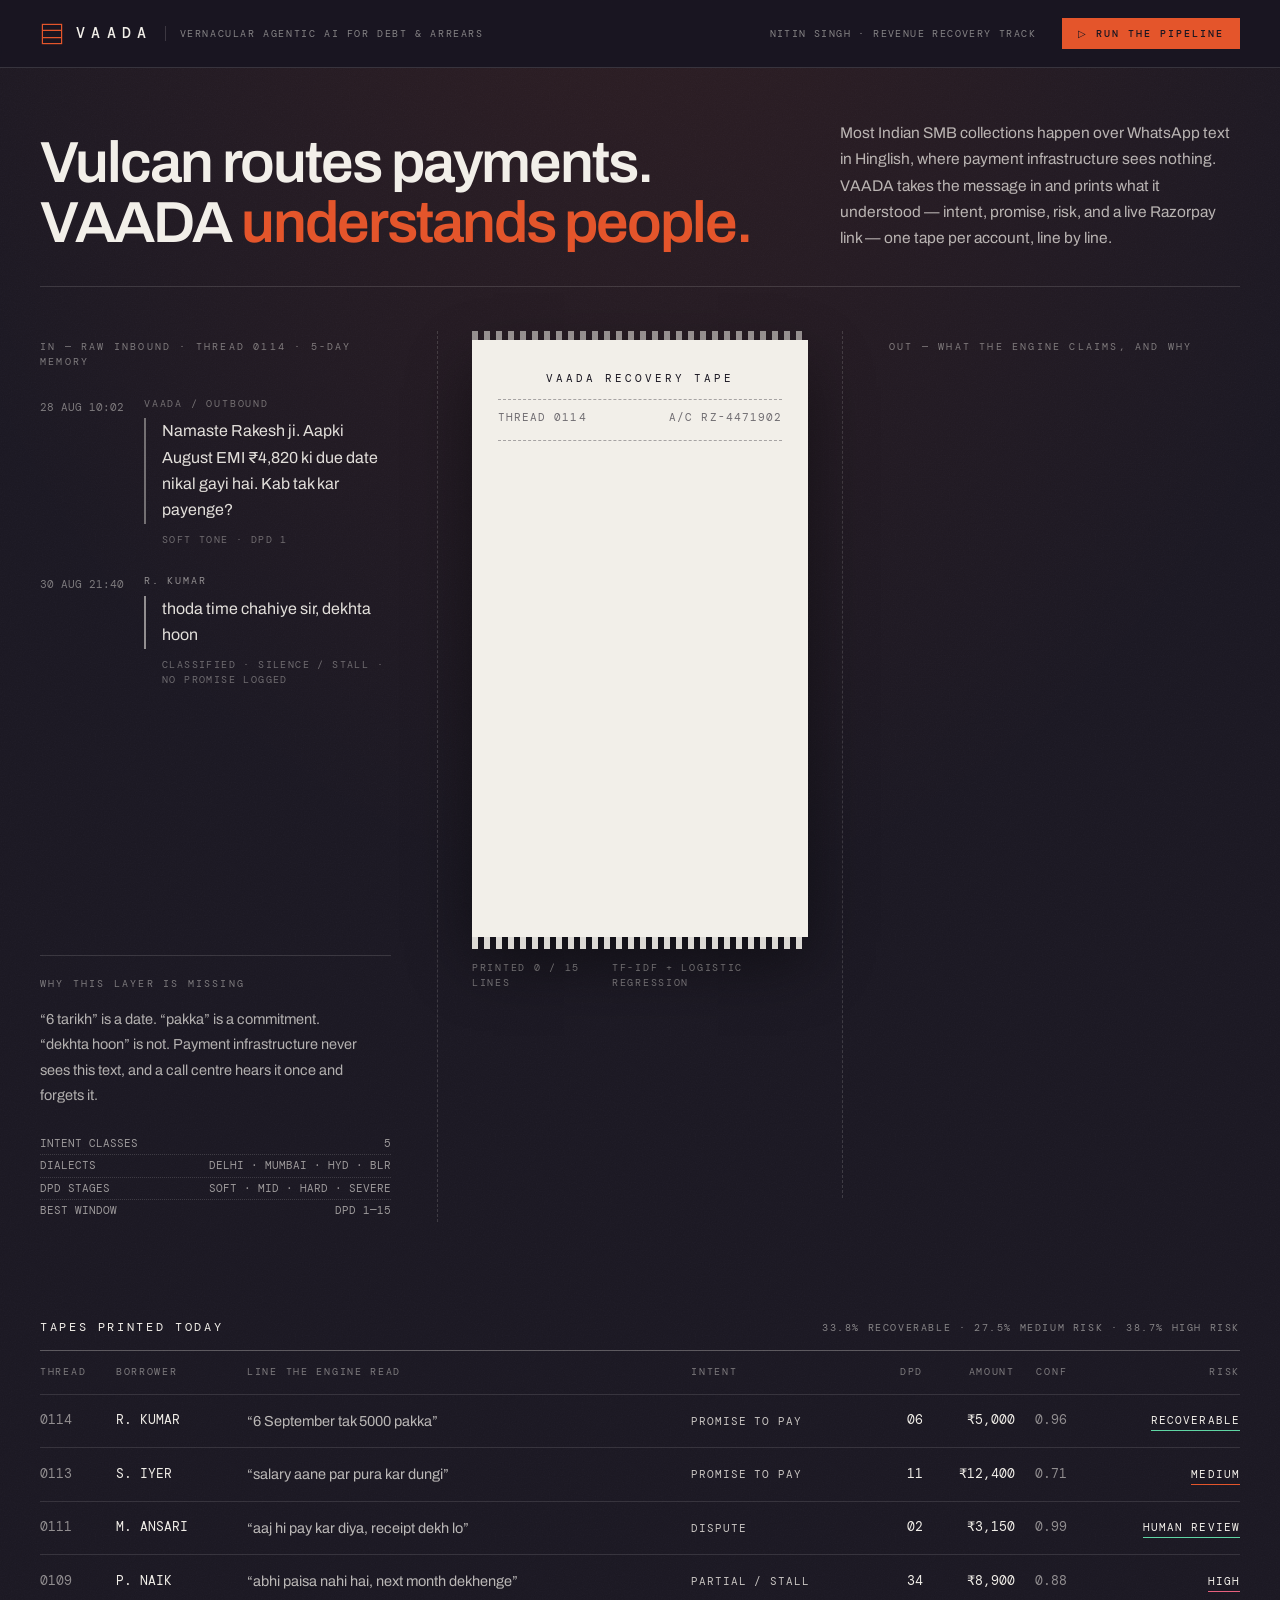
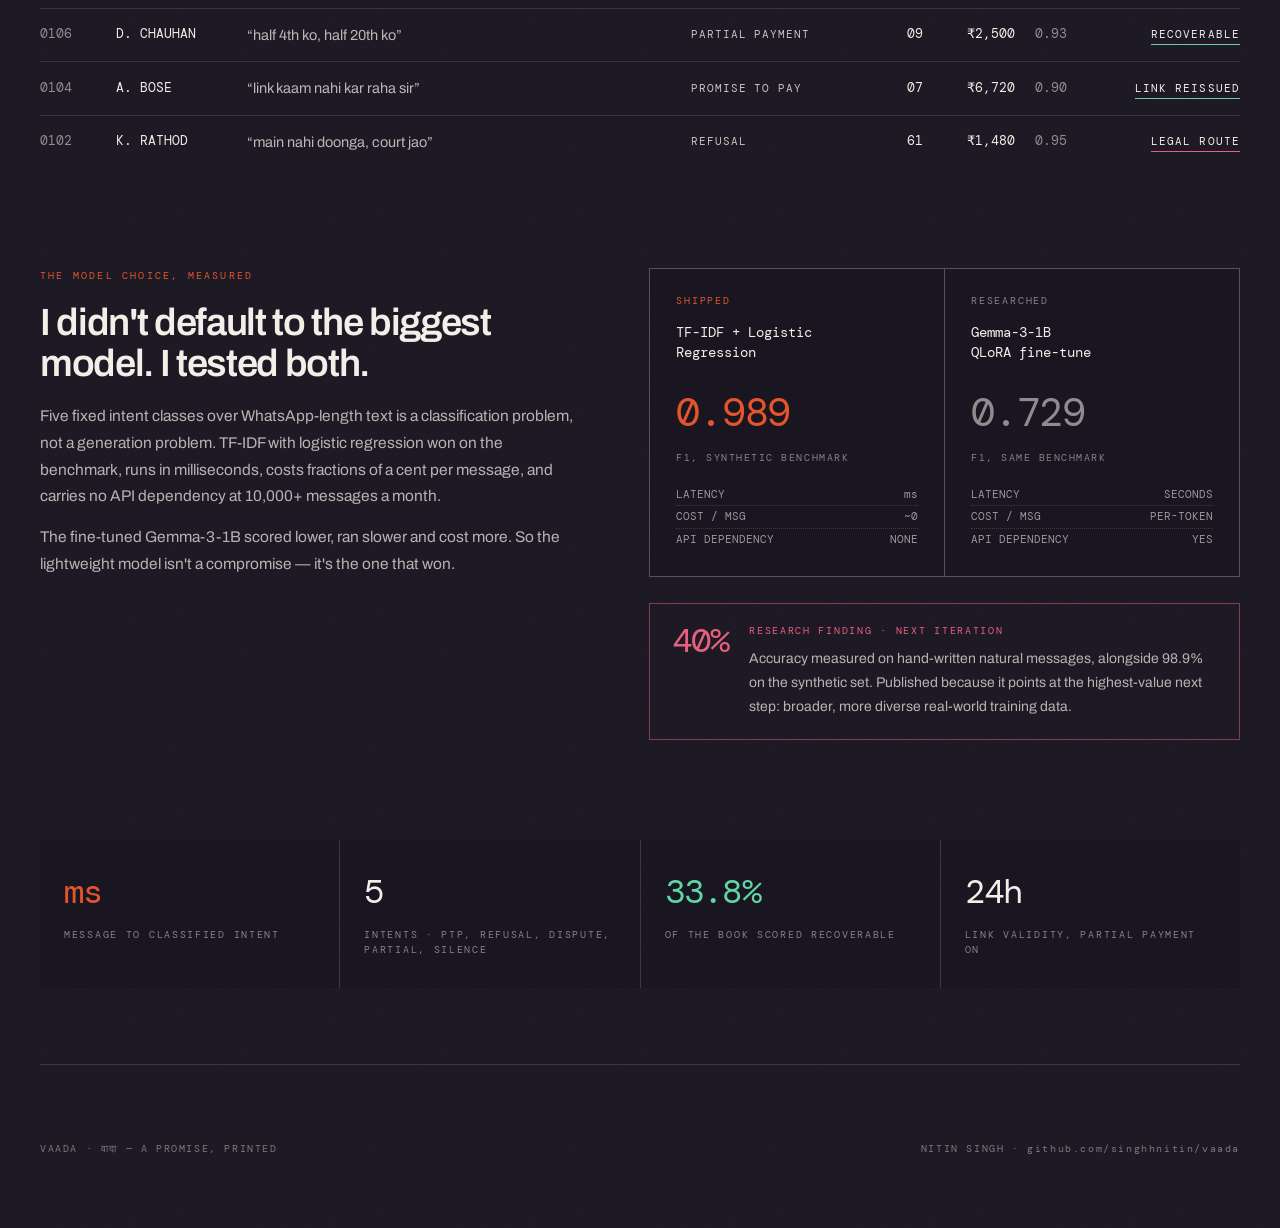
==== docs/index.html @ 1720ab3b "VAADA: add static pitch page for GitHub Pages" ====
<!DOCTYPE html>
<html lang="en">
<head>
<meta charset="utf-8">
<meta name="viewport" content="width=device-width, initial-scale=1">
<title>VAADA — Vernacular Agentic AI for Debt &amp; Arrears</title>
<link rel="preconnect" href="https://fonts.gstatic.com" crossorigin>
<link href="https://fonts.googleapis.com/css2?family=Archivo:wght@400;500;600;700&family=DM+Mono:wght@400;500&display=swap" rel="stylesheet">
<link rel="stylesheet" href="styles.css">
</head>
<body>

<nav class="nav">
  <div class="brand">
    <svg viewBox="0 0 40 40" width="24" height="24"><g fill="none" stroke="#E4552B" stroke-width="2"><rect x="4" y="4" width="32" height="32"/><path d="M4 14h32M4 26h32"/></g></svg>
    <span class="brand-word">VAADA</span>
    <span class="brand-sub">VERNACULAR AGENTIC AI FOR DEBT &amp; ARREARS</span>
  </div>
  <div class="nav-meta">NITIN SINGH · REVENUE RECOVERY TRACK</div>
  <button class="run" id="run" type="button">▷ RUN THE PIPELINE</button>
</nav>

<div class="wrap">
  <header class="hero">
    <h1>Vulcan routes payments.<br>VAADA <span>understands people.</span></h1>
    <p>Most Indian SMB collections happen over WhatsApp text in Hinglish, where payment infrastructure sees nothing. VAADA takes the message in and prints what it understood — intent, promise, risk, and a live Razorpay link — one tape per account, line by line.</p>
  </header>
</div>

<div class="wrap stage">
  <section class="col-in">
    <div class="kicker" style="margin-bottom:26px">IN — RAW INBOUND · THREAD 0114 · 5-DAY MEMORY</div>
    <div id="thread"></div>
    <div class="feeding" id="feeding">
      <svg viewBox="0 0 24 24" width="14" height="14"><g fill="none" stroke="#E4552B" stroke-width="1.5"><circle cx="12" cy="12" r="9"/><path d="M12 3v4"/></g></svg>
      <span>TAPE FEEDING</span>
    </div>
    <div class="note-block">
      <div class="kicker" style="margin-bottom:16px">WHY THIS LAYER IS MISSING</div>
      <p>“6 tarikh” is a date. “pakka” is a commitment. “dekhta hoon” is not. Payment infrastructure never sees this text, and a call centre hears it once and forgets it.</p>
      <div class="kv">
        <div><span>INTENT CLASSES</span><span>5</span></div>
        <div><span>DIALECTS</span><span>DELHI · MUMBAI · HYD · BLR</span></div>
        <div><span>DPD STAGES</span><span>SOFT · MID · HARD · SEVERE</span></div>
        <div><span>BEST WINDOW</span><span>DPD 1—15</span></div>
      </div>
    </div>
  </section>

  <section class="tape-col">
    <div class="perf" style="position:absolute;left:34px;right:34px;top:0"></div>
    <div class="tape">
      <div class="tape-title">VAADA RECOVERY TAPE</div>
      <div class="tape-folio"><span>THREAD 0114</span><span>A/C RZ-4471902</span></div>
      <div class="tape-body"><div id="tape"></div><div class="caret" id="caret" hidden>█</div></div>
      <div class="stub" id="stub">
        <div class="stub-label">RAZORPAY PAYMENT LINK · CREATED</div>
        <div style="margin-top:8px"><a href="#stub">rzp.io/rzp/VD4471902</a></div>
        <div class="barcode" id="barcode"></div>
        <div class="stub-fine">PARTIAL PAYMENT ENABLED · EXPIRES 24H · SENT TO THE SAME THREAD</div>
        <div class="stub-end">— END OF ENTRY —</div>
      </div>
    </div>
    <div class="perf-bottom"></div>
    <div class="tape-foot"><span id="printed">PRINTED 0 / 15 LINES</span><span>TF-IDF + LOGISTIC REGRESSION</span></div>
  </section>

  <section class="col-out">
    <div class="kicker" style="margin-bottom:26px">OUT — WHAT THE ENGINE CLAIMS, AND WHY</div>
    <div id="notes"></div>
    <div class="guard" id="guard">
      <div><span>RBI CONDUCT</span><span style="color:var(--mint)">NO THREATS · NO FAMILY CONTACT</span></div>
      <div><span>DISPUTE</span><span>ROUTED TO A HUMAN, ALWAYS</span></div>
      <div><span>REFUSAL</span><span>LEGAL NOTICE WORKFLOW</span></div>
      <div><span>ENTRY</span><span>IMMUTABLE, WITH ITS SOURCE LINE</span></div>
    </div>
  </section>
</div>

<div class="wrap" style="padding-top:96px">
  <div class="sec-head">
    <div class="t">TAPES PRINTED TODAY</div>
    <div class="m">33.8% RECOVERABLE · 27.5% MEDIUM RISK · 38.7% HIGH RISK</div>
  </div>
  <table class="reg">
    <thead><tr>
      <th>THREAD</th><th>BORROWER</th><th>LINE THE ENGINE READ</th><th>INTENT</th>
      <th>DPD</th><th>AMOUNT</th><th>CONF</th><th>RISK</th>
    </tr></thead>
    <tbody id="register"></tbody>
  </table>
</div>

<div class="wrap">
  <section class="model">
    <div>
      <div class="kicker" style="color:var(--vermilion);margin-bottom:18px">THE MODEL CHOICE, MEASURED</div>
      <h2>I didn't default to the biggest model. I tested both.</h2>
      <p>Five fixed intent classes over WhatsApp-length text is a classification problem, not a generation problem. TF-IDF with logistic regression won on the benchmark, runs in milliseconds, costs fractions of a cent per message, and carries no API dependency at 10,000+ messages a month.</p>
      <p>The fine-tuned Gemma-3-1B scored lower, ran slower and cost more. So the lightweight model isn't a compromise — it's the one that won.</p>
    </div>
    <div>
      <div class="compare">
        <div class="cell">
          <div class="tag" style="color:var(--vermilion)">SHIPPED</div>
          <div class="name">TF-IDF + Logistic<br>Regression</div>
          <div class="score" style="color:var(--vermilion)">0.989</div>
          <div class="score-l">F1, SYNTHETIC BENCHMARK</div>
          <div class="kv">
            <div><span>LATENCY</span><span>ms</span></div>
            <div><span>COST / MSG</span><span>~0</span></div>
            <div><span>API DEPENDENCY</span><span>NONE</span></div>
          </div>
        </div>
        <div style="background:var(--line)"></div>
        <div class="cell">
          <div class="tag" style="color:var(--mute)">RESEARCHED</div>
          <div class="name">Gemma-3-1B<br>QLoRA fine-tune</div>
          <div class="score" style="color:rgba(242,239,233,.55)">0.729</div>
          <div class="score-l">F1, SAME BENCHMARK</div>
          <div class="kv">
            <div><span>LATENCY</span><span>SECONDS</span></div>
            <div><span>COST / MSG</span><span>PER-TOKEN</span></div>
            <div><span>API DEPENDENCY</span><span>YES</span></div>
          </div>
        </div>
      </div>
      <div class="finding">
        <div class="num">40%</div>
        <div>
          <div class="l">RESEARCH FINDING · NEXT ITERATION</div>
          <div class="b">Accuracy measured on hand-written natural messages, alongside 98.9% on the synthetic set. Published because it points at the highest-value next step: broader, more diverse real-world training data.</div>
        </div>
      </div>
    </div>
  </section>

  <section class="metrics">
    <div class="metric"><div class="n" style="color:var(--vermilion)">ms</div><div class="l">MESSAGE TO CLASSIFIED INTENT</div></div>
    <div class="metric"><div class="n">5</div><div class="l">INTENTS · PTP, REFUSAL, DISPUTE, PARTIAL, SILENCE</div></div>
    <div class="metric"><div class="n" style="color:var(--mint)">33.8%</div><div class="l">OF THE BOOK SCORED RECOVERABLE</div></div>
    <div class="metric"><div class="n">24h</div><div class="l">LINK VALIDITY, PARTIAL PAYMENT ON</div></div>
  </section>

  <footer class="foot">
    <span>VAADA · वादा — A PROMISE, PRINTED</span>
    <span>NITIN SINGH · github.com/singhhnitin/vaada</span>
  </footer>
</div>

<script src="script.js"></script>
</body>
</html>
---- docs/styles.css ----
:root{
    --ink:#191621; --paper:#F2EFE9; --vermilion:#E4552B; --vermilion-hi:#FF7A4F;
    --mint:#5FD6A4; --rose:#E8607E;
    --line:rgba(242,239,233,.14); --line-2:rgba(242,239,233,.3);
    --mute:rgba(242,239,233,.5); --body:rgba(242,239,233,.72);
    --mono:'DM Mono',ui-monospace,monospace; --sans:'Archivo',system-ui,sans-serif;
    --grain:url('data:image/svg+xml;utf8,<svg xmlns="http://www.w3.org/2000/svg" width="200" height="200"><filter id="g"><feTurbulence type="fractalNoise" baseFrequency="0.85" numOctaves="2"/><feColorMatrix type="saturate" values="0"/></filter><rect width="200" height="200" filter="url(%23g)" opacity="0.045"/></svg>');
  }
  *,*::before,*::after{box-sizing:border-box}
  body{margin:0;background:var(--ink);color:var(--paper);font-family:var(--sans);font-size:15px;line-height:1.55;
    background-image:radial-gradient(90% 60% at 50% -10%,rgba(228,85,43,.11),transparent 70%),var(--grain)}
  a{color:var(--vermilion);text-decoration:none;border-bottom:1px solid rgba(228,85,43,.5)}
  a:hover{color:var(--vermilion-hi);border-bottom-color:var(--vermilion-hi)}
  ::selection{background:rgba(228,85,43,.3)}
  button:focus-visible,a:focus-visible{outline:1px solid var(--vermilion);outline-offset:3px}
  h1,h2{margin:0;letter-spacing:-.035em;font-weight:600;text-wrap:pretty}
  p{margin:0}
  table{width:100%;border-collapse:collapse}
  .wrap{max-width:1400px;margin:0 auto;padding:0 40px}
  .mono{font-family:var(--mono)}
  .kicker{font-family:var(--mono);font-size:10px;letter-spacing:.22em;color:rgba(242,239,233,.45)}

  /* nav */
  .nav{display:flex;align-items:center;gap:26px;padding:18px 40px;border-bottom:1px solid var(--line);
    position:sticky;top:0;background:rgba(25,22,33,.94);backdrop-filter:blur(6px);z-index:5}
  .brand{display:flex;align-items:center;gap:12px;margin-right:auto}
  .brand-word{font-family:var(--mono);font-size:15px;letter-spacing:.42em;font-weight:500}
  .brand-sub{font-family:var(--mono);font-size:10px;letter-spacing:.16em;color:var(--mute);
    padding-left:14px;border-left:1px solid rgba(242,239,233,.16)}
  .nav-meta{font-family:var(--mono);font-size:10px;letter-spacing:.14em;color:var(--mute)}
  .run{font-family:var(--mono);font-size:10px;letter-spacing:.2em;font-weight:500;background:var(--vermilion);
    color:var(--ink);border:0;border-radius:0;padding:9px 16px;cursor:pointer}
  .run:hover{background:var(--vermilion-hi)}

  /* hero */
  .hero{display:grid;grid-template-columns:minmax(0,1fr) 400px;gap:56px;align-items:end;
    padding:52px 0 34px;border-bottom:1px solid var(--line)}
  .hero h1{font-size:58px;line-height:1.02}
  .hero h1 span{color:var(--vermilion)}
  .hero p{font-size:15.5px;line-height:1.7;color:var(--body)}

  /* three columns */
  .stage{display:grid;grid-template-columns:minmax(0,1fr) 404px minmax(0,1fr);padding-top:44px;align-items:start}
  .col-in{padding:8px 46px 0 0;border-right:1px dashed rgba(242,239,233,.16)}
  .col-out{padding:8px 0 0 46px;border-left:1px dashed rgba(242,239,233,.16)}

  /* inbound messages */
  .msg{display:grid;grid-template-columns:88px minmax(0,1fr);gap:16px;padding-bottom:26px;opacity:0;transition:opacity .5s ease}
  .msg.on{opacity:1}
  .msg-time{font-family:var(--mono);font-size:10.5px;color:rgba(242,239,233,.45);padding-top:4px}
  .msg-who{font-family:var(--mono);font-size:10px;letter-spacing:.18em;margin-bottom:7px}
  .msg-text{font-size:16px;line-height:1.65;color:rgba(242,239,233,.92);padding-left:16px;border-left:2px solid}
  .msg-meta{font-family:var(--mono);font-size:10px;letter-spacing:.14em;color:rgba(242,239,233,.38);margin-top:8px;padding-left:18px}
  .feeding{display:flex;align-items:center;gap:12px;font-family:var(--mono);font-size:10.5px;letter-spacing:.2em;
    color:var(--vermilion);padding-top:6px;opacity:0;transition:opacity .4s ease}
  .feeding.on{opacity:1}
  .feeding svg{animation:roll 2.4s linear infinite;display:block}
  @keyframes roll{to{transform:rotate(360deg)}}

  .note-block{margin-top:52px;padding-top:20px;border-top:1px solid var(--line)}
  .note-block p{font-size:14.5px;line-height:1.75;color:rgba(242,239,233,.7);max-width:40ch;margin-bottom:24px}
  .kv{font-family:var(--mono);font-size:10.5px;line-height:2.05;color:rgba(242,239,233,.6)}
  .kv div{display:flex;justify-content:space-between}
  .kv div+div{border-top:1px dotted rgba(242,239,233,.16)}

  /* receipt tape */
  .tape-col{padding:0 34px;position:relative}
  .perf{height:10px;background:repeating-linear-gradient(90deg,rgba(242,239,233,.55) 0 6px,transparent 6px 12px)}
  .perf-bottom{height:12px;background:repeating-linear-gradient(90deg,var(--paper) 0 6px,transparent 6px 12px);opacity:.9}
  .tape{background:var(--paper);color:var(--ink);font-family:var(--mono);padding:30px 26px 26px;
    box-shadow:0 26px 60px rgba(0,0,0,.42);margin-top:9px}
  .tape-title{text-align:center;font-size:11px;letter-spacing:.26em;padding-bottom:12px;border-bottom:1px dashed rgba(25,22,33,.35)}
  .tape-folio{display:flex;justify-content:space-between;font-size:10.5px;letter-spacing:.1em;color:rgba(25,22,33,.6);
    padding:10px 0 14px;border-bottom:1px dashed rgba(25,22,33,.35)}
  .tape-body{min-height:470px;padding:16px 0 4px}
  .tline{display:flex;justify-content:space-between;gap:14px;line-height:2.05;animation:feed .28s ease both}
  .tline span+span{text-align:right}
  .tline.rule{border-bottom:1px dotted rgba(25,22,33,.28)}
  @keyframes feed{from{transform:translateY(-7px);opacity:0}to{transform:translateY(0);opacity:1}}
  .caret{font-size:13px;color:var(--vermilion);animation:blink .9s steps(1) infinite}
  @keyframes blink{0%,49%{opacity:1}50%,100%{opacity:0}}
  .stub{border-top:1px dashed rgba(25,22,33,.35);padding-top:16px;display:none}
  .stub.on{display:block}
  .stub-label{font-size:10.5px;letter-spacing:.16em;color:rgba(25,22,33,.6)}
  .stub a{color:#C2431F;border-bottom-color:rgba(194,67,31,.5);font-size:14.5px;word-break:break-all}
  .barcode{display:flex;align-items:flex-end;gap:3px;margin-top:18px;height:34px}
  .barcode i{height:100%;background:var(--ink);display:block}
  .stub-fine{font-size:9.5px;letter-spacing:.14em;color:rgba(25,22,33,.55);margin-top:9px}
  .stub-end{text-align:center;font-size:10.5px;letter-spacing:.24em;color:rgba(25,22,33,.6);margin-top:20px}
  .tape-foot{display:flex;justify-content:space-between;font-family:var(--mono);font-size:9.5px;letter-spacing:.18em;
    color:rgba(242,239,233,.4);margin-top:12px}

  /* evidence notes */
  .ev{opacity:0;transition:opacity .45s ease;padding-bottom:24px;margin-bottom:24px;border-bottom:1px solid rgba(242,239,233,.12)}
  .ev.on{opacity:1}
  .ev-head{display:flex;align-items:center;gap:12px;margin-bottom:9px}
  .ev-head i{width:26px;height:1px;display:block}
  .ev-label{font-family:var(--mono);font-size:10px;letter-spacing:.2em}
  .ev-conf{font-family:var(--mono);font-size:10px;letter-spacing:.14em;color:rgba(242,239,233,.4);margin-left:auto}
  .ev-value{font-family:var(--mono);font-size:19px;letter-spacing:-.01em;margin-bottom:8px}
  .ev-basis{font-size:14px;line-height:1.7;color:rgba(242,239,233,.66)}
  .guard{opacity:0;transition:opacity .5s ease;font-family:var(--mono);font-size:10.5px;line-height:2.1;color:rgba(242,239,233,.6)}
  .guard.on{opacity:1}
  .guard div{display:flex;justify-content:space-between}

  /* register table */
  .sec-head{display:flex;align-items:baseline;justify-content:space-between;padding-bottom:14px;border-bottom:1px solid var(--line-2)}
  .sec-head .t{font-family:var(--mono);font-size:12px;letter-spacing:.22em}
  .sec-head .m{font-family:var(--mono);font-size:10px;letter-spacing:.16em;color:var(--mute)}
  .reg{font-family:var(--mono);font-size:12.5px}
  .reg th{text-align:right;font-weight:400;font-size:9.5px;letter-spacing:.18em;color:rgba(242,239,233,.45);padding:14px 0}
  .reg th:nth-child(-n+4){text-align:left}
  .reg td{text-align:right;padding:15px 0;border-top:1px solid rgba(242,239,233,.12)}
  .reg td:nth-child(-n+4){text-align:left}
  .reg .quote{font-family:var(--sans);font-size:14.5px;color:rgba(242,239,233,.74)}
  .reg .folio{color:rgba(242,239,233,.55)}
  .reg .intent{font-size:11px;letter-spacing:.08em;color:rgba(242,239,233,.8)}
  .risk{border-bottom:1px solid;padding-bottom:3px;font-size:11px;letter-spacing:.1em}

  /* model section */
  .model{display:grid;grid-template-columns:minmax(0,1fr) minmax(0,1.1fr);gap:72px;align-items:start;padding-top:100px}
  .model h2{font-size:38px;line-height:1.1;margin-bottom:18px}
  .model p{font-size:15.5px;line-height:1.72;color:var(--body)}
  .model p+p{margin-top:14px}
  .compare{display:grid;grid-template-columns:minmax(0,1fr) 1px minmax(0,1fr);background:var(--line);border:1px solid var(--line)}
  .cell{background:var(--ink);padding:24px 26px 26px}
  .cell .tag{font-family:var(--mono);font-size:10px;letter-spacing:.18em;margin-bottom:14px}
  .cell .name{font-family:var(--mono);font-size:13.5px;line-height:1.5;margin-bottom:18px}
  .cell .score{font-family:var(--mono);font-size:40px;letter-spacing:-.03em}
  .cell .score-l{font-family:var(--mono);font-size:9.5px;letter-spacing:.16em;color:var(--mute);margin-top:8px}
  .cell .kv{margin-top:18px}
  .finding{display:flex;gap:20px;margin-top:26px;padding:20px 22px;border:1px solid rgba(232,96,126,.5)}
  .finding .num{font-family:var(--mono);font-size:34px;letter-spacing:-.03em;color:var(--rose);line-height:1}
  .finding .l{font-family:var(--mono);font-size:9.5px;letter-spacing:.18em;color:var(--rose);margin-bottom:8px}
  .finding .b{font-size:14px;line-height:1.7;color:var(--body)}

  /* metrics + footer */
  .metrics{display:grid;grid-template-columns:repeat(4,minmax(0,1fr));gap:1px;background:var(--line);margin-top:100px}
  .metric{background:var(--ink);padding:26px 24px 30px}
  .metric .n{font-family:var(--mono);font-size:34px;letter-spacing:-.02em}
  .metric .l{font-family:var(--mono);font-size:9.5px;letter-spacing:.18em;color:var(--mute);margin-top:10px}
  .foot{display:flex;align-items:baseline;justify-content:space-between;gap:24px;font-family:var(--mono);
    font-size:10px;letter-spacing:.16em;color:rgba(242,239,233,.45);margin-top:76px;padding:76px 0 72px;border-top:1px solid var(--line)}

  @media (max-width:1180px){
    .stage{grid-template-columns:1fr;gap:56px}
    .col-in{padding:0;border-right:0}
    .col-out{padding:0;border-left:0}
    .tape-col{padding:0;max-width:460px}
    .hero,.model{grid-template-columns:1fr;gap:32px}
    .hero h1{font-size:44px}
    .metrics{grid-template-columns:repeat(2,minmax(0,1fr))}
  }
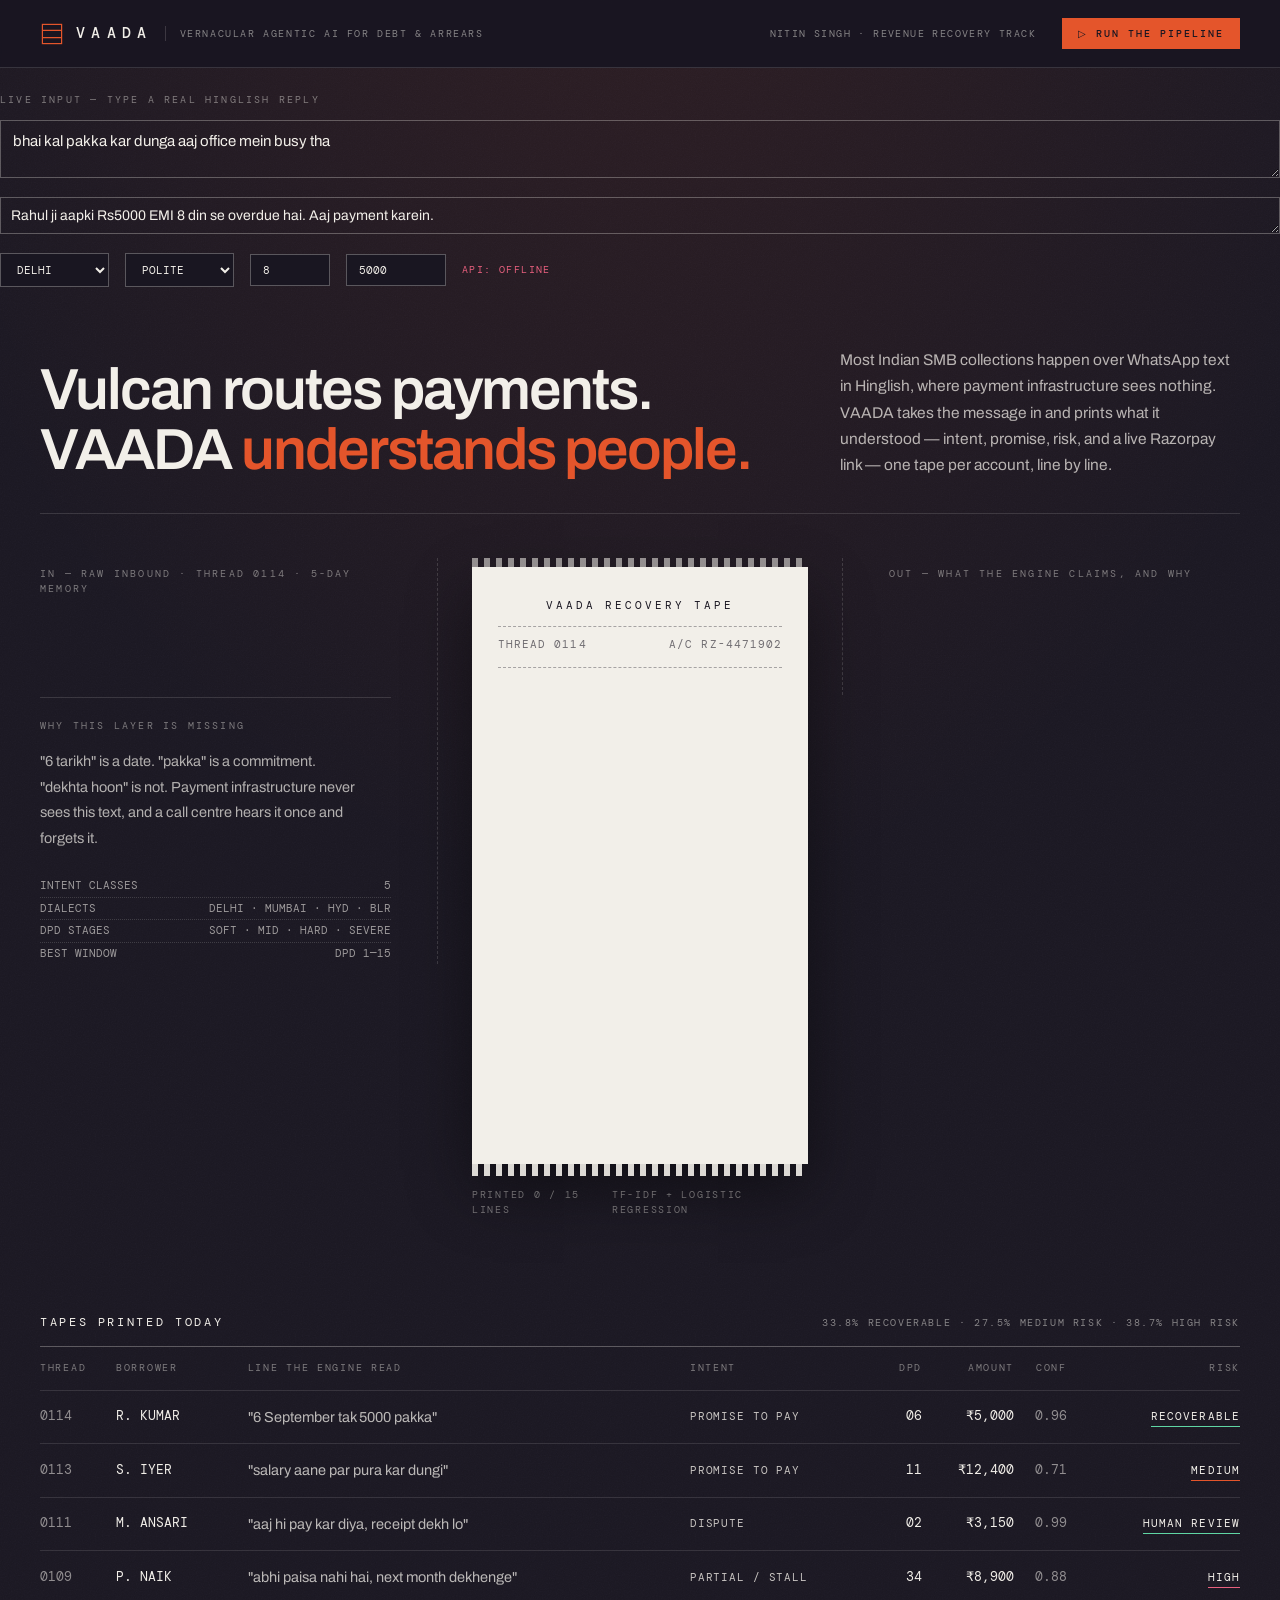
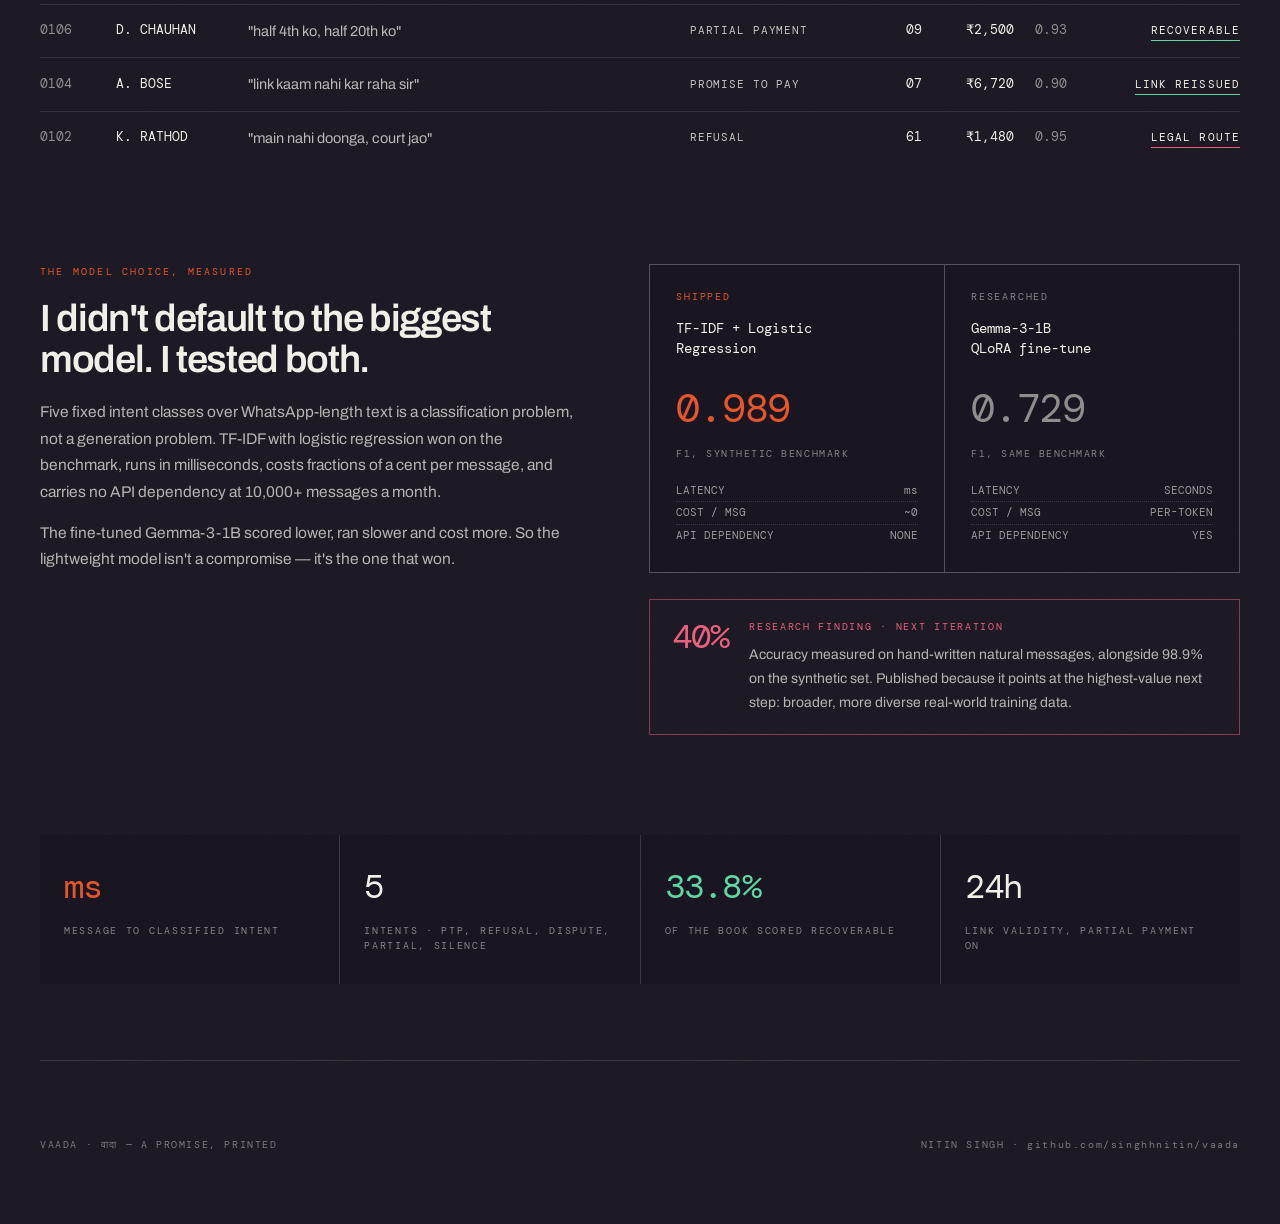
==== commit e25e6772: "VAADA: wire static page to live API, add region-based default examples" ====
--- a/docs/index.html
+++ b/docs/index.html
@@ -20,6 +20,29 @@
   <button class="run" id="run" type="button">▷ RUN THE PIPELINE</button>
 </nav>
 
+<div class="wrap" style="padding:24px 0 0">
+  <div class="kicker" style="margin-bottom:12px">LIVE INPUT — TYPE A REAL HINGLISH REPLY</div>
+  <textarea id="in-reply" rows="2" placeholder="e.g. bhai kal pakka kar dunga aaj busy tha"
+    style="width:100%;background:transparent;border:1px solid var(--line-2);color:var(--paper);
+    font-family:var(--sans);font-size:15px;padding:12px;margin-bottom:12px;resize:vertical"></textarea>
+  <textarea id="in-reminder" rows="1" placeholder="agent reminder e.g. Rahul ji aapki Rs5000 EMI 8 din se overdue hai"
+    style="width:100%;background:transparent;border:1px solid var(--line-2);color:var(--paper);
+    font-family:var(--sans);font-size:14px;padding:10px;margin-bottom:12px;resize:vertical"></textarea>
+  <div style="display:flex;gap:16px;margin-bottom:8px;flex-wrap:wrap;align-items:center">
+    <select id="in-region" style="background:var(--ink);color:var(--paper);border:1px solid var(--line-2);padding:8px 12px;font-family:var(--mono);font-size:11px">
+      <option value="delhi">DELHI</option><option value="mumbai">MUMBAI</option>
+      <option value="hyderabad">HYDERABAD</option><option value="bangalore">BANGALORE</option>
+    </select>
+    <select id="in-tone" style="background:var(--ink);color:var(--paper);border:1px solid var(--line-2);padding:8px 12px;font-family:var(--mono);font-size:11px">
+      <option value="polite">POLITE</option><option value="desperate">DESPERATE</option>
+      <option value="evasive">EVASIVE</option><option value="angry">ANGRY</option>
+    </select>
+    <input id="in-dpd" type="number" value="8" placeholder="DPD" style="width:80px;background:var(--ink);color:var(--paper);border:1px solid var(--line-2);padding:8px 12px;font-family:var(--mono);font-size:11px">
+    <input id="in-amount" type="number" value="5000" placeholder="Amount" style="width:100px;background:var(--ink);color:var(--paper);border:1px solid var(--line-2);padding:8px 12px;font-family:var(--mono);font-size:11px">
+    <span id="api-status" style="font-family:var(--mono);font-size:10px;letter-spacing:.14em;color:rgba(242,239,233,.4)">API: checking...</span>
+  </div>
+</div>
+
 <div class="wrap">
   <header class="hero">
     <h1>Vulcan routes payments.<br>VAADA <span>understands people.</span></h1>
@@ -37,7 +60,7 @@
     </div>
     <div class="note-block">
       <div class="kicker" style="margin-bottom:16px">WHY THIS LAYER IS MISSING</div>
-      <p>“6 tarikh” is a date. “pakka” is a commitment. “dekhta hoon” is not. Payment infrastructure never sees this text, and a call centre hears it once and forgets it.</p>
+      <p>"6 tarikh" is a date. "pakka" is a commitment. "dekhta hoon" is not. Payment infrastructure never sees this text, and a call centre hears it once and forgets it.</p>
       <div class="kv">
         <div><span>INTENT CLASSES</span><span>5</span></div>
         <div><span>DIALECTS</span><span>DELHI · MUMBAI · HYD · BLR</span></div>
@@ -55,7 +78,7 @@
       <div class="tape-body"><div id="tape"></div><div class="caret" id="caret" hidden>█</div></div>
       <div class="stub" id="stub">
         <div class="stub-label">RAZORPAY PAYMENT LINK · CREATED</div>
-        <div style="margin-top:8px"><a href="#stub">rzp.io/rzp/VD4471902</a></div>
+        <div style="margin-top:8px"><a href="#stub" id="link-out">rzp.io/rzp/VD4471902</a></div>
         <div class="barcode" id="barcode"></div>
         <div class="stub-fine">PARTIAL PAYMENT ENABLED · EXPIRES 24H · SENT TO THE SAME THREAD</div>
         <div class="stub-end">— END OF ENTRY —</div>
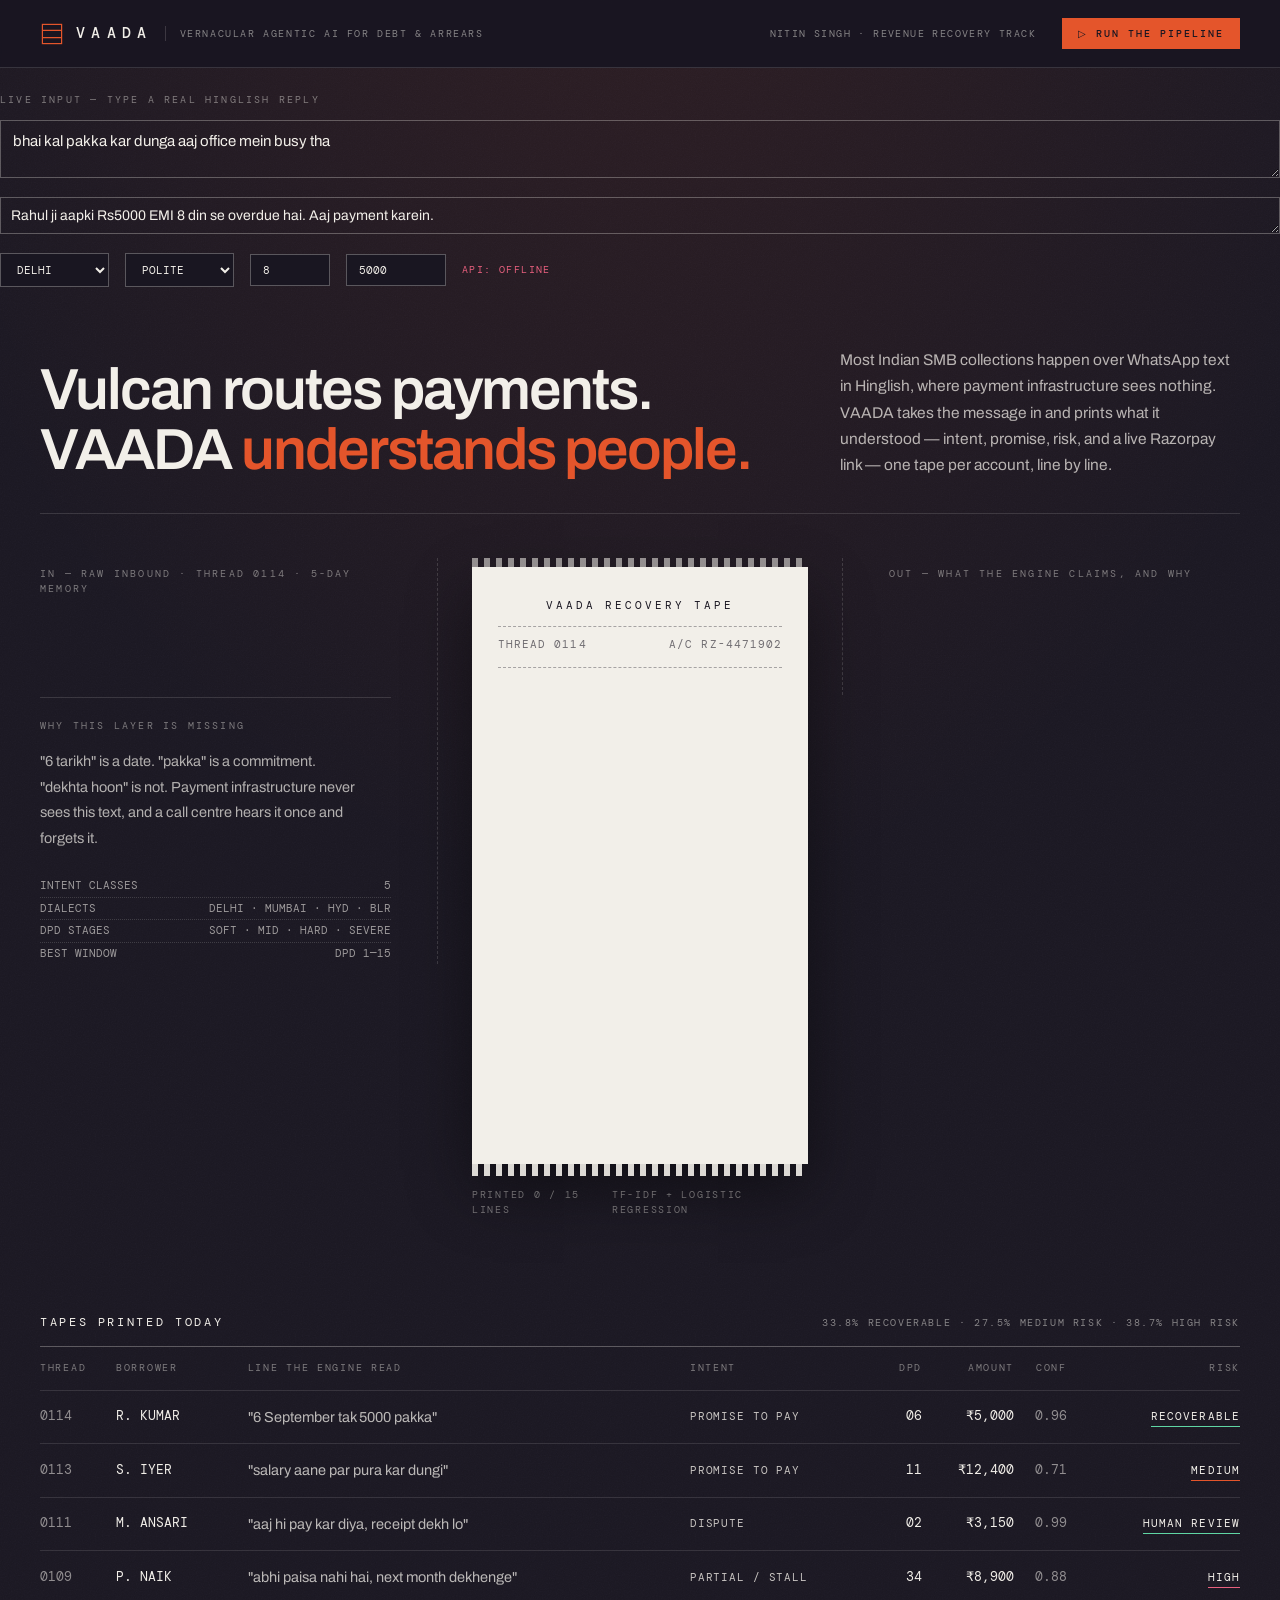
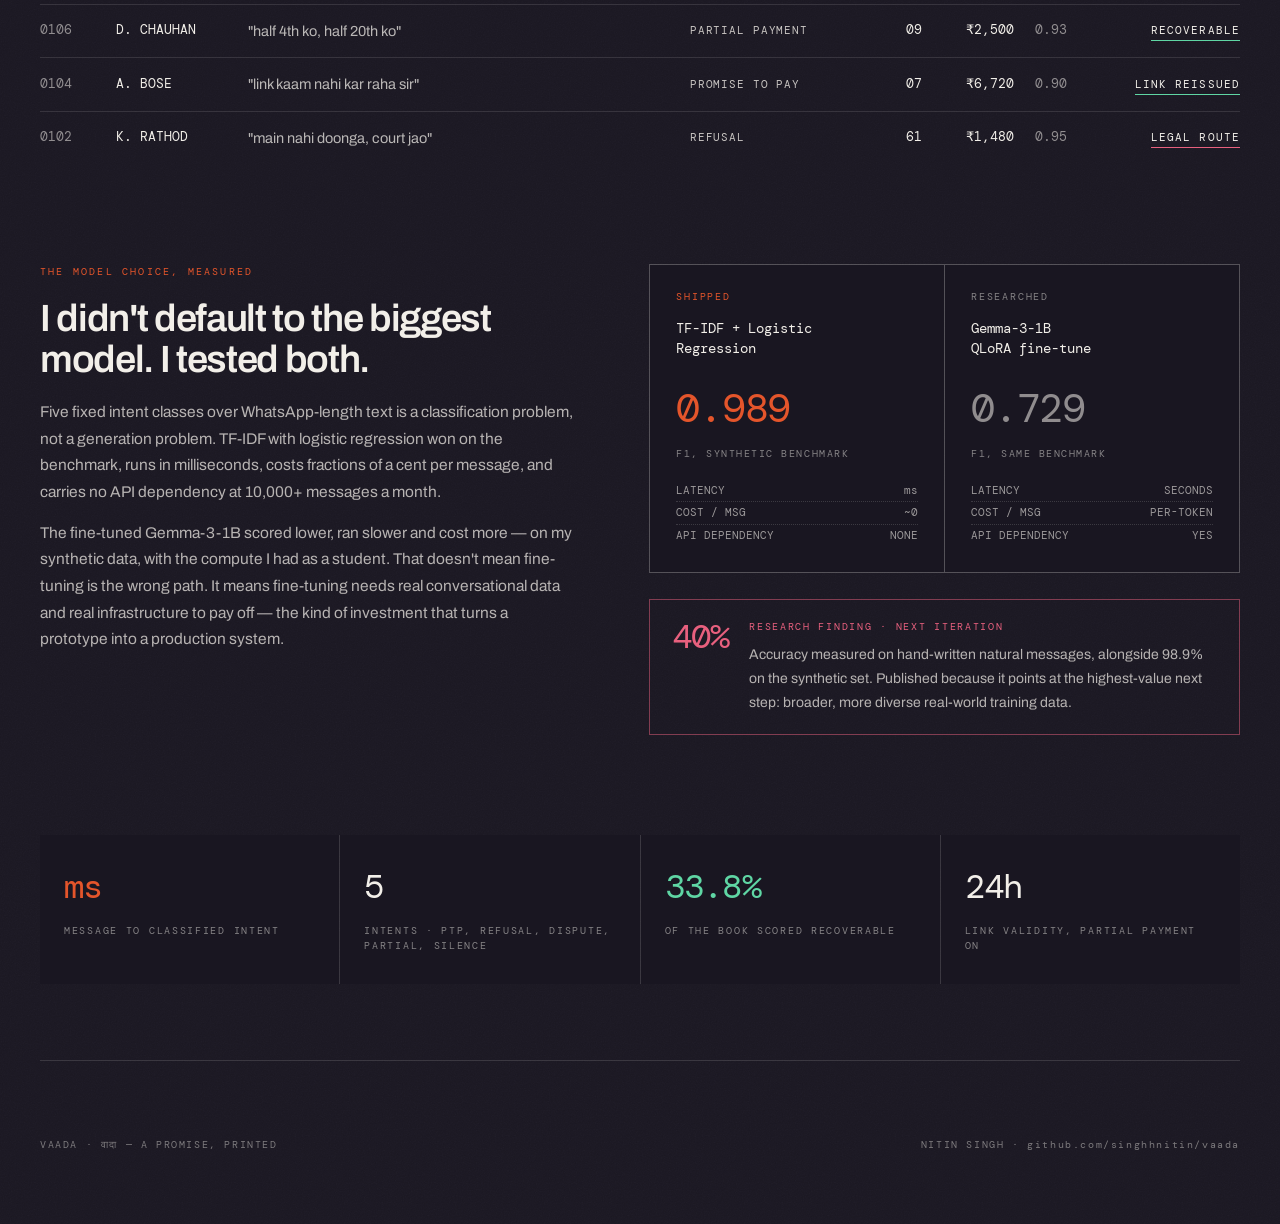
==== commit dcd12265: "VAADA: reframe fine-tuning conclusion - needs real data/infra, not wrong path" ====
--- a/docs/index.html
+++ b/docs/index.html
@@ -120,7 +120,7 @@
       <div class="kicker" style="color:var(--vermilion);margin-bottom:18px">THE MODEL CHOICE, MEASURED</div>
       <h2>I didn't default to the biggest model. I tested both.</h2>
       <p>Five fixed intent classes over WhatsApp-length text is a classification problem, not a generation problem. TF-IDF with logistic regression won on the benchmark, runs in milliseconds, costs fractions of a cent per message, and carries no API dependency at 10,000+ messages a month.</p>
-      <p>The fine-tuned Gemma-3-1B scored lower, ran slower and cost more. So the lightweight model isn't a compromise — it's the one that won.</p>
+      <p>The fine-tuned Gemma-3-1B scored lower, ran slower and cost more — on my synthetic data, with the compute I had as a student. That doesn't mean fine-tuning is the wrong path. It means fine-tuning needs real conversational data and real infrastructure to pay off — the kind of investment that turns a prototype into a production system.</p>
     </div>
     <div>
       <div class="compare">
